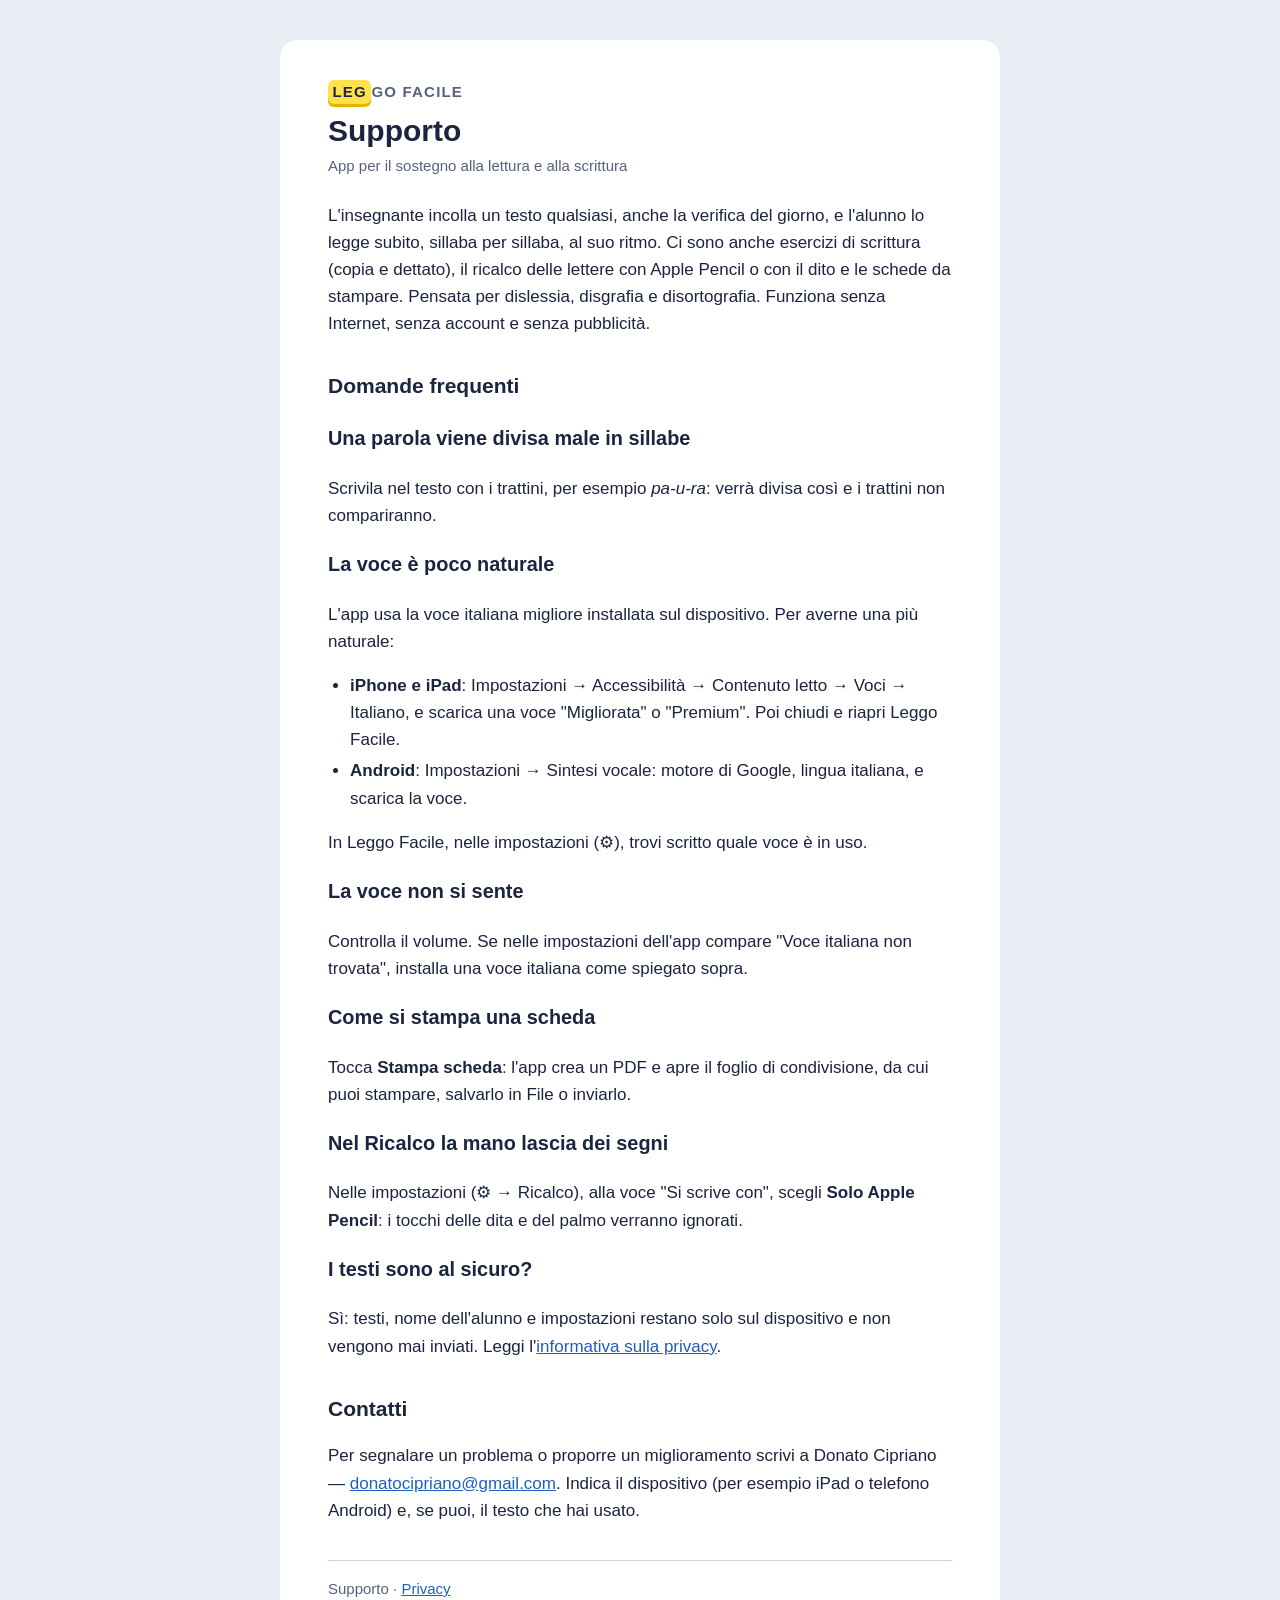
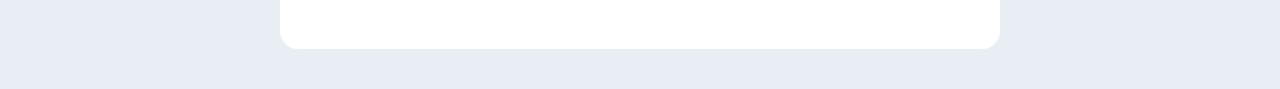
==== index.html @ bfbe97eb "Pagine di supporto e privacy di Leggo Facile" ====
<!doctype html>
<html lang="it">
<head>
<meta charset="utf-8">
<meta name="viewport" content="width=device-width, initial-scale=1">
<meta name="color-scheme" content="light dark">
<title>Leggo Facile — Supporto</title>
<meta name="description" content="Leggo Facile: incolli un testo e l'alunno lo legge sillaba per sillaba. Aiuto e contatti.">
<link rel="stylesheet" href="style.css">
</head>
<body>
<main>
  <p class="brand"><b>LEG</b>GO FACILE</p>
  <h1>Supporto</h1>
  <p class="updated">App per il sostegno alla lettura e alla scrittura</p>

  <p>L'insegnante incolla un testo qualsiasi, anche la verifica del giorno, e l'alunno lo legge subito, sillaba per sillaba,
  al suo ritmo. Ci sono anche esercizi di scrittura (copia e dettato), il ricalco delle lettere con Apple Pencil o con il dito
  e le schede da stampare. Pensata per dislessia, disgrafia e disortografia. Funziona senza Internet, senza account e senza pubblicità.</p>

  <h2>Domande frequenti</h2>

  <h3>Una parola viene divisa male in sillabe</h3>
  <p>Scrivila nel testo con i trattini, per esempio <em>pa-u-ra</em>: verrà divisa così e i trattini non compariranno.</p>

  <h3>La voce è poco naturale</h3>
  <p>L'app usa la voce italiana migliore installata sul dispositivo. Per averne una più naturale:</p>
  <ul>
    <li><strong>iPhone e iPad</strong>: Impostazioni → Accessibilità → Contenuto letto → Voci → Italiano,
    e scarica una voce "Migliorata" o "Premium". Poi chiudi e riapri Leggo Facile.</li>
    <li><strong>Android</strong>: Impostazioni → Sintesi vocale: motore di Google, lingua italiana, e scarica la voce.</li>
  </ul>
  <p>In Leggo Facile, nelle impostazioni (⚙), trovi scritto quale voce è in uso.</p>

  <h3>La voce non si sente</h3>
  <p>Controlla il volume. Se nelle impostazioni dell'app compare "Voce italiana non trovata", installa una voce italiana come spiegato sopra.</p>

  <h3>Come si stampa una scheda</h3>
  <p>Tocca <strong>Stampa scheda</strong>: l'app crea un PDF e apre il foglio di condivisione, da cui puoi stampare,
  salvarlo in File o inviarlo.</p>

  <h3>Nel Ricalco la mano lascia dei segni</h3>
  <p>Nelle impostazioni (⚙ → Ricalco), alla voce "Si scrive con", scegli <strong>Solo Apple Pencil</strong>:
  i tocchi delle dita e del palmo verranno ignorati.</p>

  <h3>I testi sono al sicuro?</h3>
  <p>Sì: testi, nome dell'alunno e impostazioni restano solo sul dispositivo e non vengono mai inviati.
  Leggi l'<a href="privacy.html">informativa sulla privacy</a>.</p>

  <h2>Contatti</h2>
  <p>Per segnalare un problema o proporre un miglioramento scrivi a Donato Cipriano —
  <a href="mailto:donatocipriano@gmail.com">donatocipriano@gmail.com</a>.
  Indica il dispositivo (per esempio iPad o telefono Android) e, se puoi, il testo che hai usato.</p>

  <nav>Supporto · <a href="privacy.html">Privacy</a></nav>
</main>
</body>
</html>
---- style.css ----
/* Stesse tinte dell'app (CLAUDE.md §6), tema chiaro e scuro. Nessuna risorsa esterna. */
:root {
  --bg: #E9EEF5; --sheet: #FFFFFF; --ink: #1B2440; --muted: #56617C; --line: #CBD3E1;
  --mark: #FFE14D; --mark-edge: #E3B400; --link: #1F5FBF;
  color-scheme: light;
}
@media (prefers-color-scheme: dark) {
  :root:not([data-theme="light"]) {
    --bg: #121726; --sheet: #1B2236; --ink: #F1F3F8; --muted: #A7B0C6; --line: #303A55; --link: #86B4FF;
    color-scheme: dark;
  }
}
:root[data-theme="dark"] {
  --bg: #121726; --sheet: #1B2236; --ink: #F1F3F8; --muted: #A7B0C6; --line: #303A55; --link: #86B4FF;
  color-scheme: dark;
}

*, *::before, *::after { box-sizing: border-box; }
html { -webkit-text-size-adjust: 100%; }
body {
  margin: 0; background: var(--bg); color: var(--ink);
  font: 17px/1.6 -apple-system, BlinkMacSystemFont, "Segoe UI", Roboto, Verdana, sans-serif;
}
main {
  max-width: 720px; margin: 24px auto; padding: 28px 16px 36px;
  background: var(--sheet); border-radius: 18px;
}
@media (min-width: 760px) { main { padding: 40px 48px 48px; margin: 40px auto; } }

.brand { margin: 0 0 4px; font-size: 15px; font-weight: 700; letter-spacing: .08em; color: var(--muted); }
.brand b {
  display: inline-block; padding: 0 .3em; border-radius: 6px; color: #1B2440;
  background: var(--mark); box-shadow: 0 3px 0 var(--mark-edge);
}
h1 { margin: 8px 0 4px; font-size: 30px; line-height: 1.25; }
h2 { margin: 32px 0 8px; font-size: 21px; }
.updated { margin: 0 0 24px; color: var(--muted); font-size: 15px; }
.summary {
  margin: 20px 0; padding: 14px 18px; border-left: 5px solid var(--mark-edge);
  background: color-mix(in srgb, var(--mark) 22%, transparent); border-radius: 0 10px 10px 0;
}
ul { padding-left: 1.3em; }
li { margin: 4px 0; }
a { color: var(--link); }
nav { margin-top: 36px; padding-top: 16px; border-top: 1px solid var(--line); font-size: 15px; color: var(--muted); }
.en { margin-top: 36px; padding-top: 8px; border-top: 1px solid var(--line); color: var(--muted); font-size: 15px; }
.en h2 { color: var(--ink); font-size: 18px; }
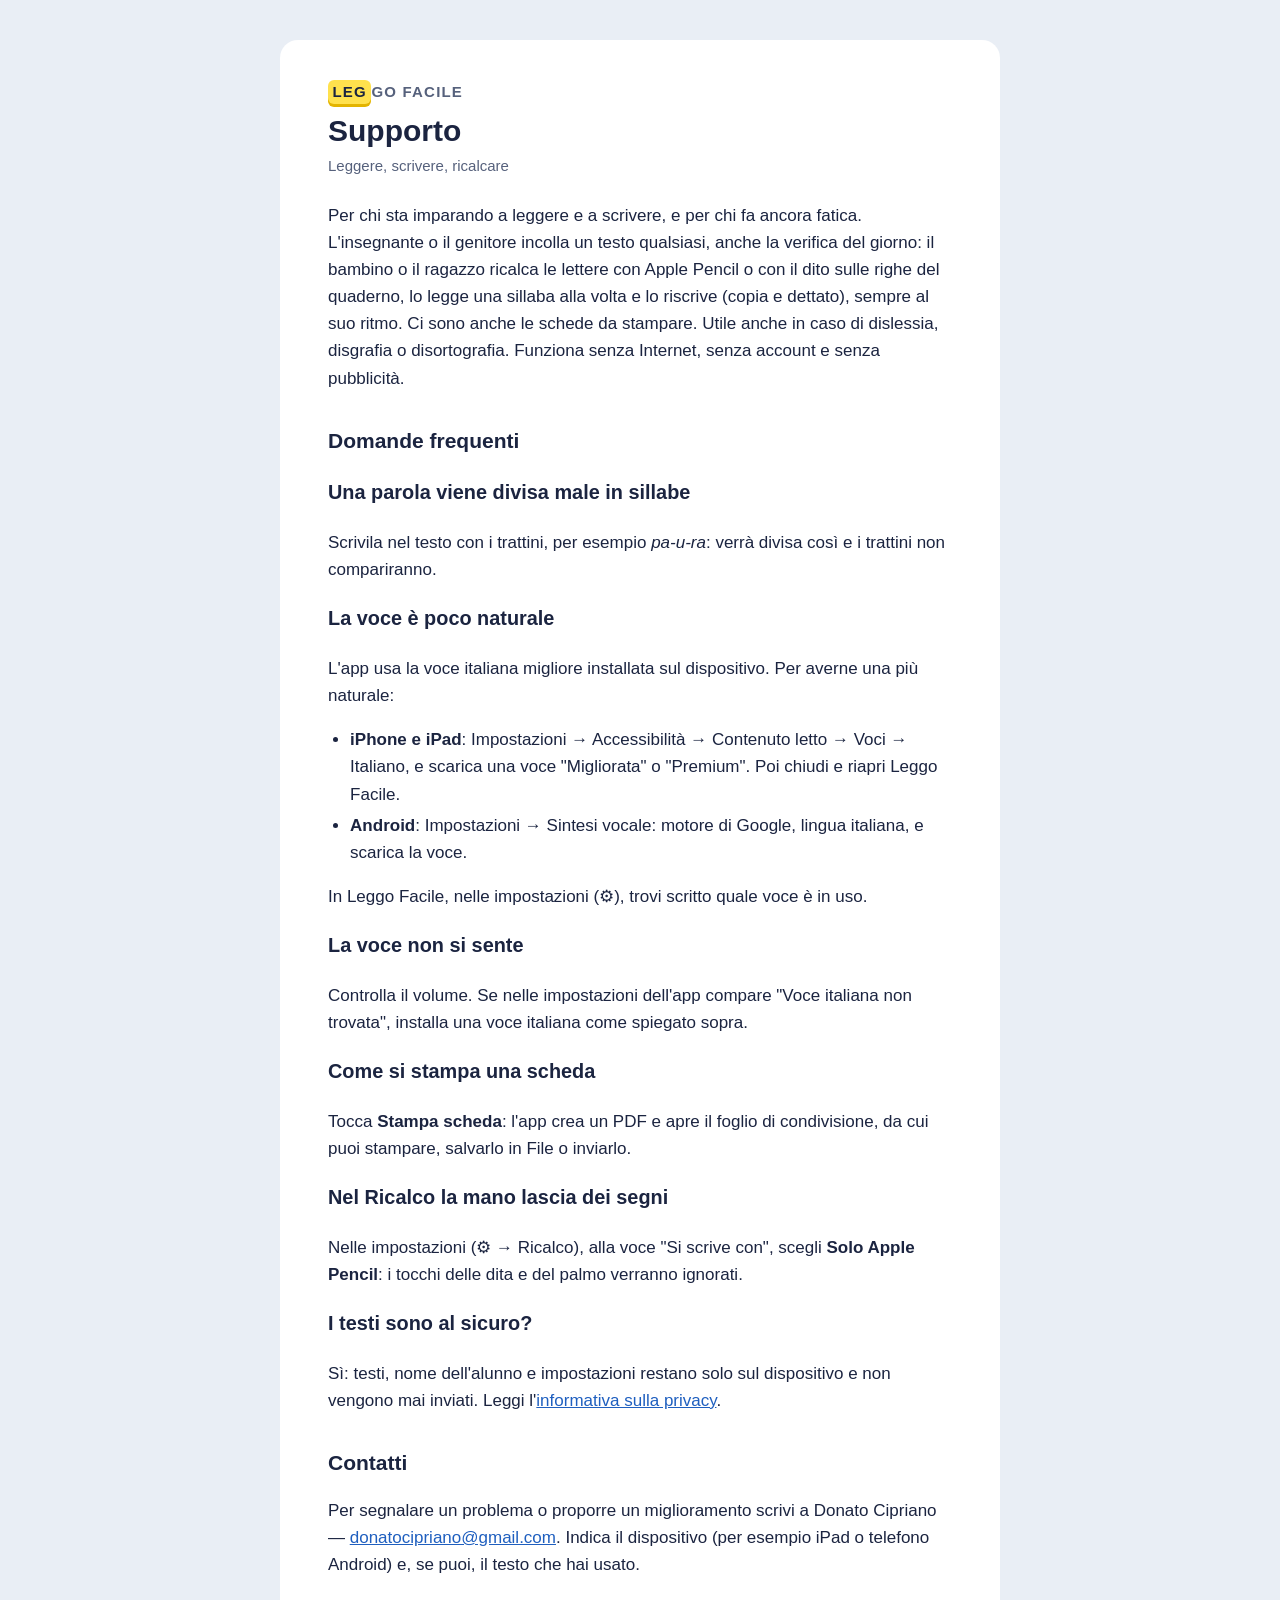
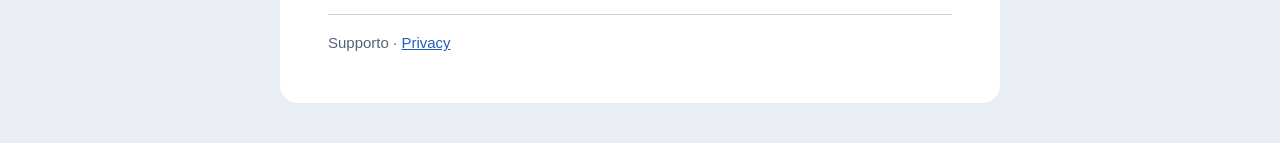
==== commit f78b4954: "Supporto: pubblico più ampio, Ricalco in primo piano" ====
--- a/index.html
+++ b/index.html
@@ -12,11 +12,12 @@
 <main>
   <p class="brand"><b>LEG</b>GO FACILE</p>
   <h1>Supporto</h1>
-  <p class="updated">App per il sostegno alla lettura e alla scrittura</p>
+  <p class="updated">Leggere, scrivere, ricalcare</p>
 
-  <p>L'insegnante incolla un testo qualsiasi, anche la verifica del giorno, e l'alunno lo legge subito, sillaba per sillaba,
-  al suo ritmo. Ci sono anche esercizi di scrittura (copia e dettato), il ricalco delle lettere con Apple Pencil o con il dito
-  e le schede da stampare. Pensata per dislessia, disgrafia e disortografia. Funziona senza Internet, senza account e senza pubblicità.</p>
+  <p>Per chi sta imparando a leggere e a scrivere, e per chi fa ancora fatica. L'insegnante o il genitore incolla un testo qualsiasi,
+  anche la verifica del giorno: il bambino o il ragazzo ricalca le lettere con Apple Pencil o con il dito sulle righe del quaderno,
+  lo legge una sillaba alla volta e lo riscrive (copia e dettato), sempre al suo ritmo. Ci sono anche le schede da stampare.
+  Utile anche in caso di dislessia, disgrafia o disortografia. Funziona senza Internet, senza account e senza pubblicità.</p>
 
   <h2>Domande frequenti</h2>
 
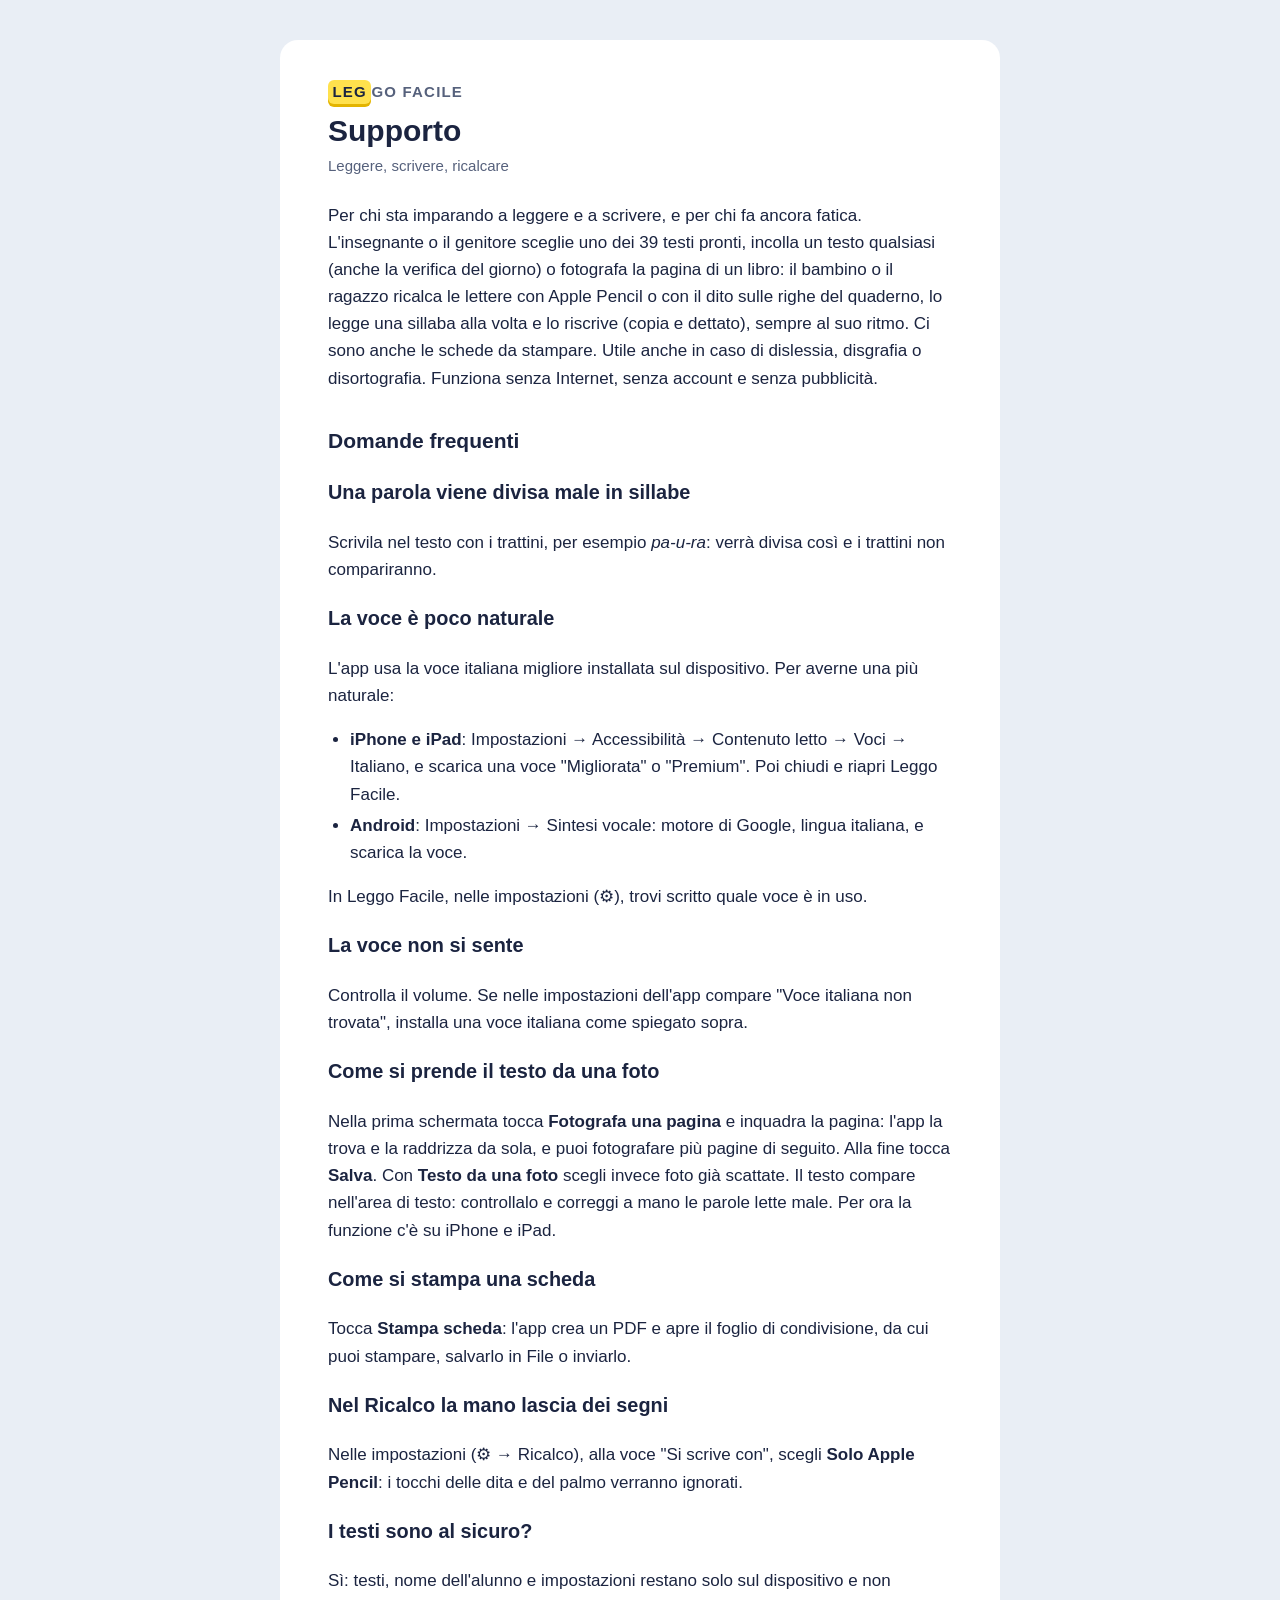
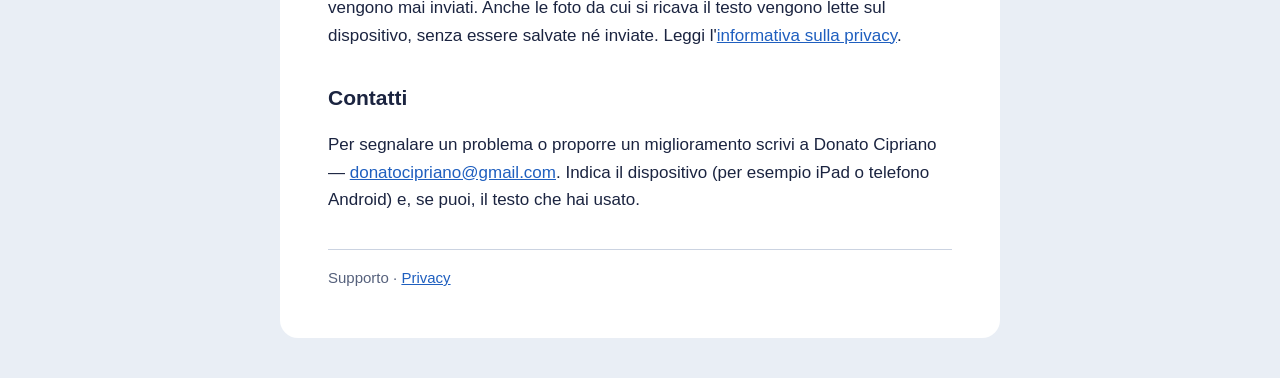
==== commit 8b5f8ab2: "Supporto: testo da una foto e testi pronti Co-Authored-By: Claude Opus 5.5 <noreply@anthropic.com>" ====
--- a/index.html
+++ b/index.html
@@ -14,8 +14,8 @@
   <h1>Supporto</h1>
   <p class="updated">Leggere, scrivere, ricalcare</p>
 
-  <p>Per chi sta imparando a leggere e a scrivere, e per chi fa ancora fatica. L'insegnante o il genitore incolla un testo qualsiasi,
-  anche la verifica del giorno: il bambino o il ragazzo ricalca le lettere con Apple Pencil o con il dito sulle righe del quaderno,
+  <p>Per chi sta imparando a leggere e a scrivere, e per chi fa ancora fatica. L'insegnante o il genitore sceglie uno dei 39 testi pronti,
+  incolla un testo qualsiasi (anche la verifica del giorno) o fotografa la pagina di un libro: il bambino o il ragazzo ricalca le lettere con Apple Pencil o con il dito sulle righe del quaderno,
   lo legge una sillaba alla volta e lo riscrive (copia e dettato), sempre al suo ritmo. Ci sono anche le schede da stampare.
   Utile anche in caso di dislessia, disgrafia o disortografia. Funziona senza Internet, senza account e senza pubblicità.</p>
 
@@ -36,6 +36,12 @@
   <h3>La voce non si sente</h3>
   <p>Controlla il volume. Se nelle impostazioni dell'app compare "Voce italiana non trovata", installa una voce italiana come spiegato sopra.</p>
 
+  <h3>Come si prende il testo da una foto</h3>
+  <p>Nella prima schermata tocca <strong>Fotografa una pagina</strong> e inquadra la pagina: l'app la trova e la raddrizza da sola,
+  e puoi fotografare più pagine di seguito. Alla fine tocca <strong>Salva</strong>. Con <strong>Testo da una foto</strong> scegli
+  invece foto già scattate. Il testo compare nell'area di testo: controllalo e correggi a mano le parole lette male.
+  Per ora la funzione c'è su iPhone e iPad.</p>
+
   <h3>Come si stampa una scheda</h3>
   <p>Tocca <strong>Stampa scheda</strong>: l'app crea un PDF e apre il foglio di condivisione, da cui puoi stampare,
   salvarlo in File o inviarlo.</p>
@@ -46,6 +52,7 @@
 
   <h3>I testi sono al sicuro?</h3>
   <p>Sì: testi, nome dell'alunno e impostazioni restano solo sul dispositivo e non vengono mai inviati.
+  Anche le foto da cui si ricava il testo vengono lette sul dispositivo, senza essere salvate né inviate.
   Leggi l'<a href="privacy.html">informativa sulla privacy</a>.</p>
 
   <h2>Contatti</h2>
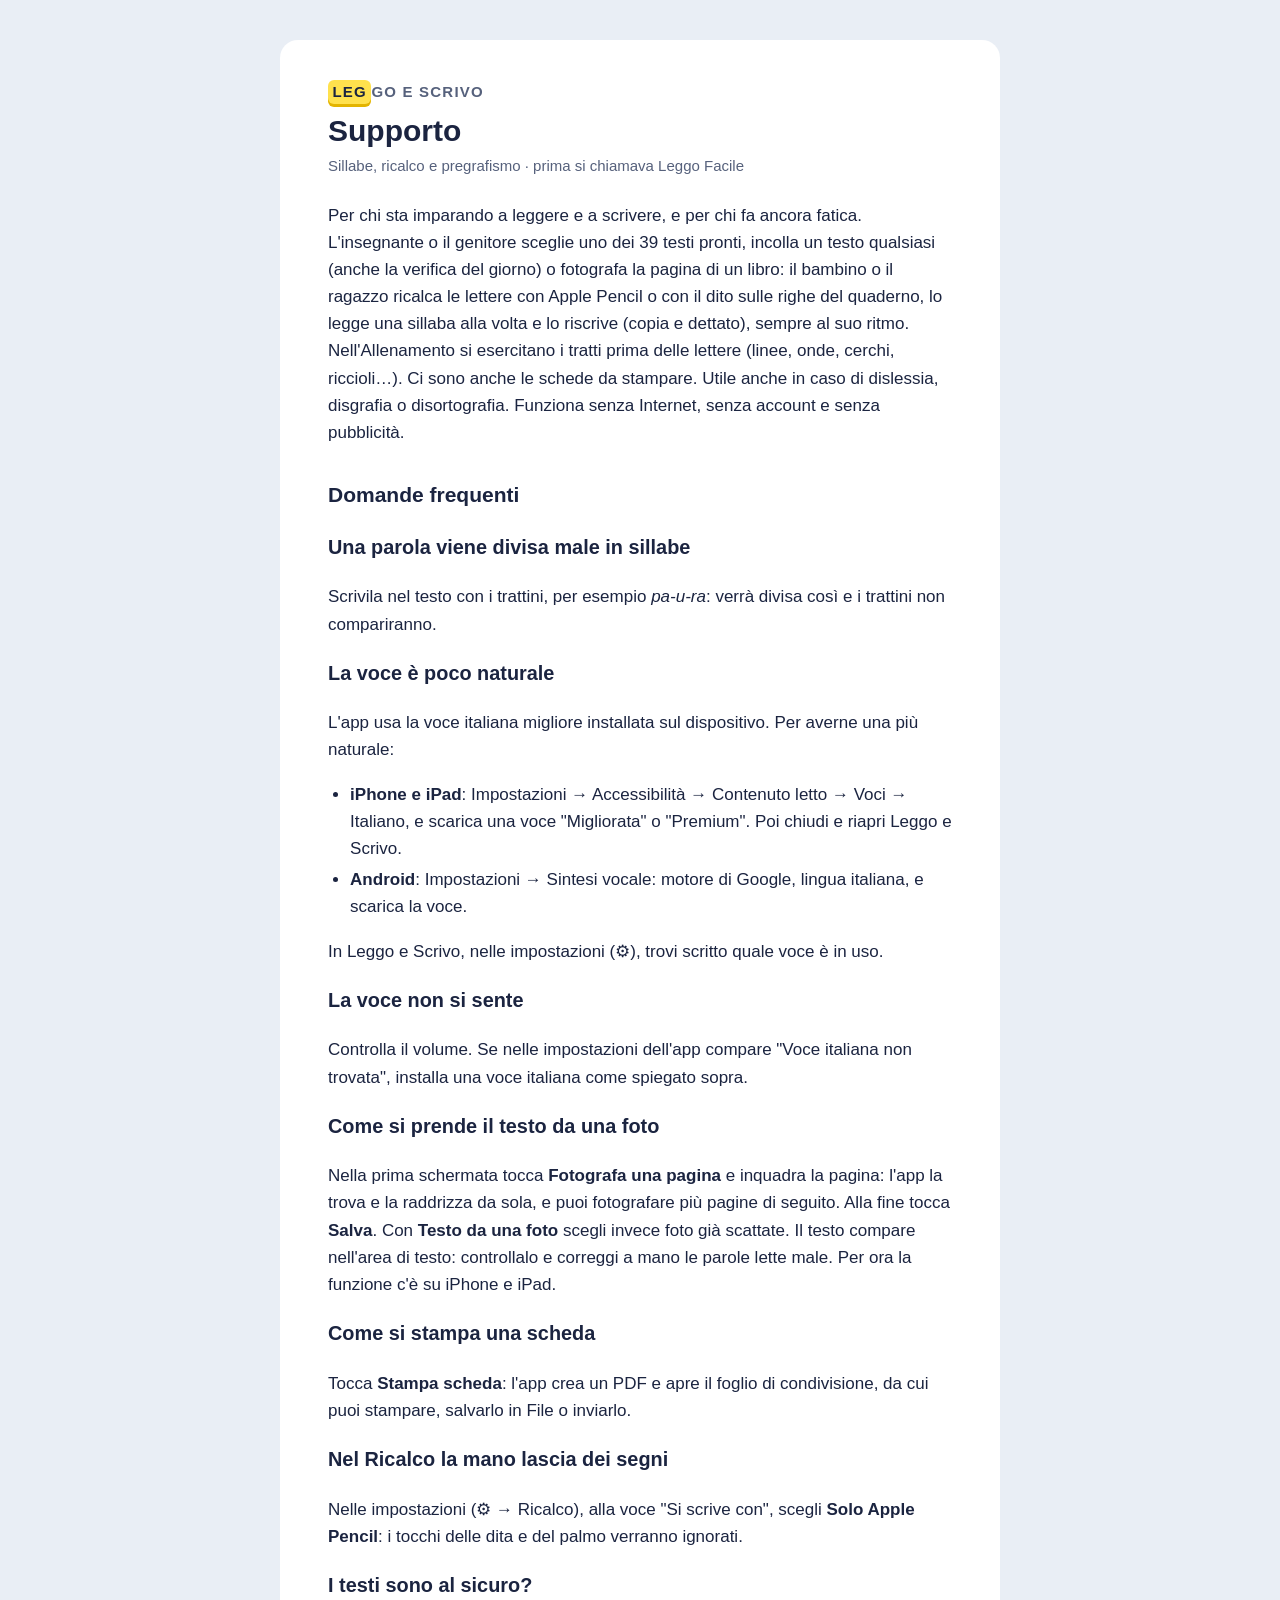
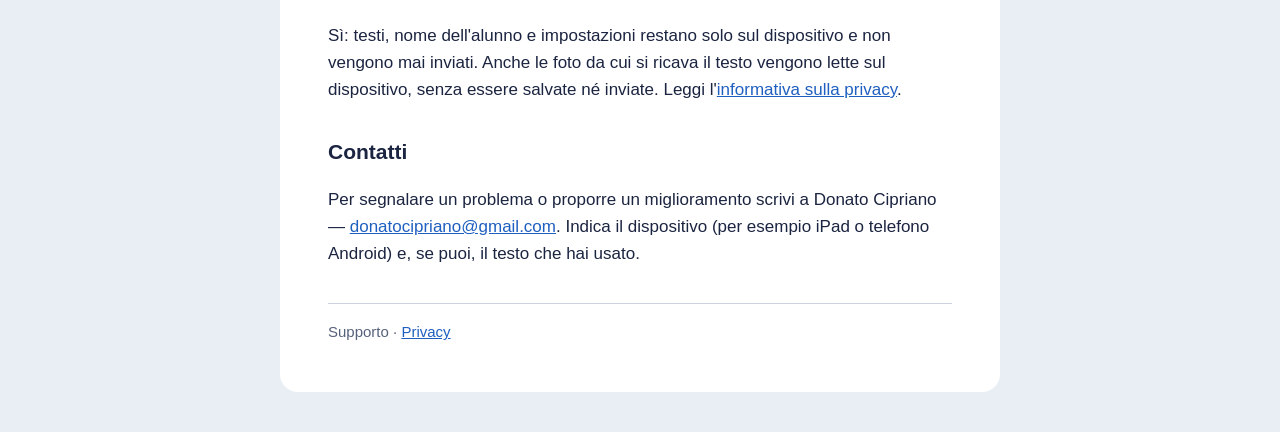
==== commit 1a94c069: "Nome nuovo: Leggo e Scrivo (prima Leggo Facile); privacy: progressi e stelle restano sul dispositivo" ====
--- a/index.html
+++ b/index.html
@@ -4,19 +4,19 @@
 <meta charset="utf-8">
 <meta name="viewport" content="width=device-width, initial-scale=1">
 <meta name="color-scheme" content="light dark">
-<title>Leggo Facile — Supporto</title>
-<meta name="description" content="Leggo Facile: incolli un testo e l'alunno lo legge sillaba per sillaba. Aiuto e contatti.">
+<title>Leggo e Scrivo — Supporto</title>
+<meta name="description" content="Leggo e Scrivo: incolli un testo e l'alunno lo legge sillaba per sillaba. Aiuto e contatti.">
 <link rel="stylesheet" href="style.css">
 </head>
 <body>
 <main>
-  <p class="brand"><b>LEG</b>GO FACILE</p>
+  <p class="brand"><b>LEG</b>GO E SCRIVO</p>
   <h1>Supporto</h1>
-  <p class="updated">Leggere, scrivere, ricalcare</p>
+  <p class="updated">Sillabe, ricalco e pregrafismo · prima si chiamava Leggo Facile</p>
 
   <p>Per chi sta imparando a leggere e a scrivere, e per chi fa ancora fatica. L'insegnante o il genitore sceglie uno dei 39 testi pronti,
   incolla un testo qualsiasi (anche la verifica del giorno) o fotografa la pagina di un libro: il bambino o il ragazzo ricalca le lettere con Apple Pencil o con il dito sulle righe del quaderno,
-  lo legge una sillaba alla volta e lo riscrive (copia e dettato), sempre al suo ritmo. Ci sono anche le schede da stampare.
+  lo legge una sillaba alla volta e lo riscrive (copia e dettato), sempre al suo ritmo. Nell'Allenamento si esercitano i tratti prima delle lettere (linee, onde, cerchi, riccioli…). Ci sono anche le schede da stampare.
   Utile anche in caso di dislessia, disgrafia o disortografia. Funziona senza Internet, senza account e senza pubblicità.</p>
 
   <h2>Domande frequenti</h2>
@@ -28,10 +28,10 @@
   <p>L'app usa la voce italiana migliore installata sul dispositivo. Per averne una più naturale:</p>
   <ul>
     <li><strong>iPhone e iPad</strong>: Impostazioni → Accessibilità → Contenuto letto → Voci → Italiano,
-    e scarica una voce "Migliorata" o "Premium". Poi chiudi e riapri Leggo Facile.</li>
+    e scarica una voce "Migliorata" o "Premium". Poi chiudi e riapri Leggo e Scrivo.</li>
     <li><strong>Android</strong>: Impostazioni → Sintesi vocale: motore di Google, lingua italiana, e scarica la voce.</li>
   </ul>
-  <p>In Leggo Facile, nelle impostazioni (⚙), trovi scritto quale voce è in uso.</p>
+  <p>In Leggo e Scrivo, nelle impostazioni (⚙), trovi scritto quale voce è in uso.</p>
 
   <h3>La voce non si sente</h3>
   <p>Controlla il volume. Se nelle impostazioni dell'app compare "Voce italiana non trovata", installa una voce italiana come spiegato sopra.</p>
